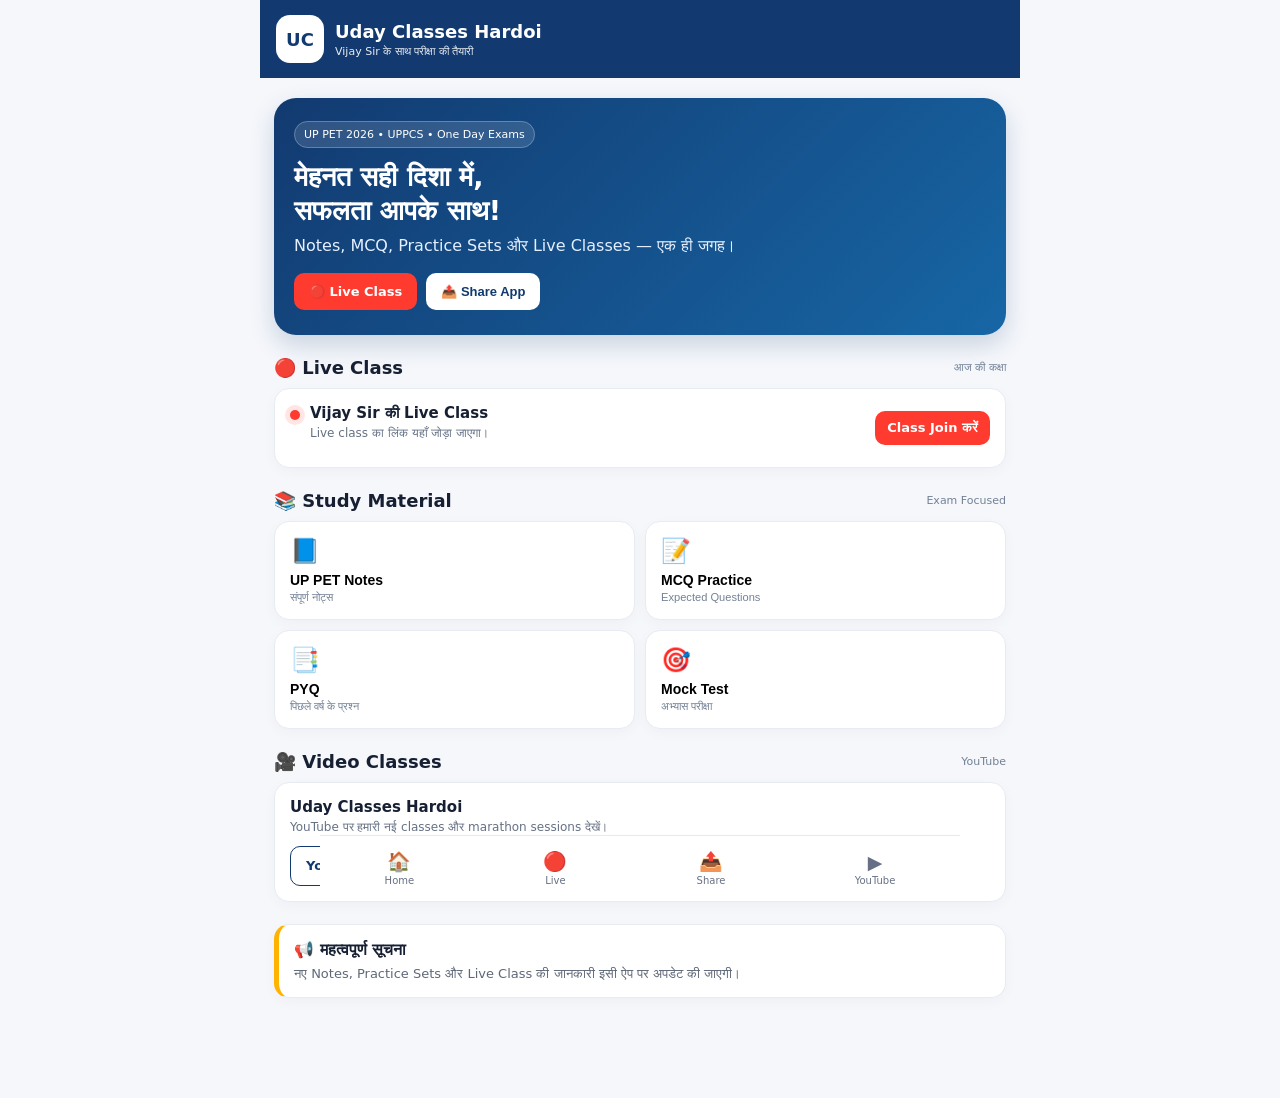
==== index.html @ 2a77c62f "Add files via upload" ====
<!DOCTYPE html>
<html lang="hi">
<head>
<meta charset="UTF-8">
<meta name="viewport" content="width=device-width,initial-scale=1,viewport-fit=cover">
<meta name="theme-color" content="#123a70">
<link rel="manifest" href="manifest.json">
<link rel="stylesheet" href="style.css">
<title>Uday Classes Hardoi</title>
</head>
<body>
<header class="top">
  <div class="brand">
    <div class="logo">UC</div>
    <div><h1>Uday Classes Hardoi</h1><p>Vijay Sir के साथ परीक्षा की तैयारी</p></div>
  </div>
  <button class="install" id="installBtn" hidden>📲 ऐप इंस्टॉल करें</button>
</header>

<section class="hero">
  <span class="tag">UP PET 2026 • UPPCS • One Day Exams</span>
  <h2>मेहनत सही दिशा में,<br>सफलता आपके साथ!</h2>
  <p>Notes, MCQ, Practice Sets और Live Classes — एक ही जगह।</p>
  <div class="actions">
    <a href="#live" class="btn primary">🔴 Live Class</a>
    <button class="btn light" id="shareBtn">📤 Share App</button>
  </div>
</section>

<main>
  <section class="section" id="live">
    <div class="sectionHead"><h2>🔴 Live Class</h2><span>आज की कक्षा</span></div>
    <div class="card livecard">
      <div><div class="liveDot"></div><div><h3>Vijay Sir की Live Class</h3><p>Live class का लिंक यहाँ जोड़ा जाएगा।</p></div></div>
      <a class="btn primary small" id="liveLink" href="#" target="_blank">Class Join करें</a>
    </div>
  </section>

  <section class="section">
    <div class="sectionHead"><h2>📚 Study Material</h2><span>Exam Focused</span></div>
    <div class="grid">
      <button class="subject" onclick="showMessage('UP PET Notes')">📘<b>UP PET Notes</b><small>संपूर्ण नोट्स</small></button>
      <button class="subject" onclick="showMessage('MCQ Practice')">📝<b>MCQ Practice</b><small>Expected Questions</small></button>
      <button class="subject" onclick="showMessage('Previous Year')">📑<b>PYQ</b><small>पिछले वर्ष के प्रश्न</small></button>
      <button class="subject" onclick="showMessage('Mock Test')">🎯<b>Mock Test</b><small>अभ्यास परीक्षा</small></button>
    </div>
  </section>

  <section class="section">
    <div class="sectionHead"><h2>🎥 Video Classes</h2><span>YouTube</span></div>
    <div class="card">
      <h3>Uday Classes Hardoi</h3>
      <p>YouTube पर हमारी नई classes और marathon sessions देखें।</p>
      <a class="btn outline" href="https://www.youtube.com/" target="_blank">YouTube खोलें</a>
    </div>
  </section>

  <section class="section">
    <div class="notice">
      <b>📢 महत्वपूर्ण सूचना</b>
      <p>नए Notes, Practice Sets और Live Class की जानकारी इसी ऐप पर अपडेट की जाएगी।</p>
    </div>
  </section>
</main>

<nav class="bottom">
  <a href="#">🏠<span>Home</span></a>
  <a href="#live">🔴<span>Live</span></a>
  <a href="#" id="bottomShare">📤<span>Share</span></a>
  <a href="https://www.youtube.com/" target="_blank">▶️<span>YouTube</span></a>
</nav>

<div class="toast" id="toast"></div>
<script src="app.js"></script>
</body>
</html>
---- style.css ----
*{box-sizing:border-box}body{margin:0;font-family:system-ui,-apple-system,"Noto Sans Devanagari",sans-serif;background:#f5f7fb;color:#172033;padding-bottom:78px}.top{background:#123a70;color:white;padding:15px 16px;display:flex;align-items:center;justify-content:space-between;gap:10px}.brand{display:flex;align-items:center;gap:11px}.logo{width:48px;height:48px;border-radius:14px;background:#fff;color:#123a70;display:grid;place-items:center;font-weight:900;font-size:18px}.brand h1{font-size:18px;margin:0}.brand p{font-size:11px;margin:3px 0 0;opacity:.9}.install{border:1px solid #fff;background:transparent;color:#fff;border-radius:9px;padding:8px;font-size:12px}.hero{margin:14px;border-radius:22px;padding:25px 20px;background:linear-gradient(135deg,#123a70,#1766a5);color:#fff;box-shadow:0 10px 25px #123a7030}.tag{font-size:11px;background:#ffffff20;border:1px solid #ffffff40;padding:6px 9px;border-radius:20px}.hero h2{font-size:27px;line-height:1.25;margin:18px 0 8px}.hero p{margin:0 0 18px;color:#e5f0ff}.actions{display:flex;gap:9px}.btn{display:inline-block;border:0;border-radius:10px;padding:11px 15px;font-weight:700;text-decoration:none;font-size:13px;cursor:pointer}.primary{background:#ff3b30;color:#fff}.light{background:#fff;color:#123a70}.outline{border:1px solid #123a70;color:#123a70;background:#fff}.small{padding:9px 12px}.section{padding:0 14px;margin:22px 0}.sectionHead{display:flex;justify-content:space-between;align-items:center;margin-bottom:10px}.sectionHead h2{font-size:18px;margin:0}.sectionHead span{font-size:11px;color:#718096}.card,.subject,.notice{background:#fff;border:1px solid #e7ebf2;border-radius:15px;padding:15px;box-shadow:0 4px 14px #15233b08}.livecard{display:flex;align-items:center;justify-content:space-between;gap:10px}.livecard>div{display:flex;gap:10px;align-items:flex-start}.liveDot{width:10px;height:10px;background:#ff3b30;border-radius:50%;margin-top:6px;box-shadow:0 0 0 5px #ff3b3020}.card h3{margin:0 0 4px;font-size:15px}.card p{margin:0 0 12px;font-size:12px;color:#657184}.grid{display:grid;grid-template-columns:1fr 1fr;gap:10px}.subject{text-align:left;border:1px solid #e7ebf2;cursor:pointer}.subject:first-letter{font-size:24px}.subject b,.subject small{display:block}.subject b{margin-top:7px;font-size:14px}.subject small{margin-top:3px;color:#738095}.notice{border-left:5px solid #ffb300}.notice p{font-size:13px;margin:7px 0 0;color:#5f6877}.bottom{position:fixed;bottom:0;left:0;right:0;height:65px;background:#fff;border-top:1px solid #e5e9f0;display:flex;justify-content:space-around;align-items:center;z-index:10}.bottom a{text-decoration:none;color:#667085;text-align:center;font-size:19px}.bottom span{display:block;font-size:10px;margin-top:2px}.toast{position:fixed;left:50%;bottom:85px;transform:translateX(-50%);background:#172033;color:#fff;padding:10px 15px;border-radius:10px;font-size:12px;display:none;z-index:20}.toast.show{display:block}@media(min-width:700px){body{max-width:760px;margin:auto}.bottom{max-width:760px;left:50%;transform:translateX(-50%)}.hero{margin-top:20px}}
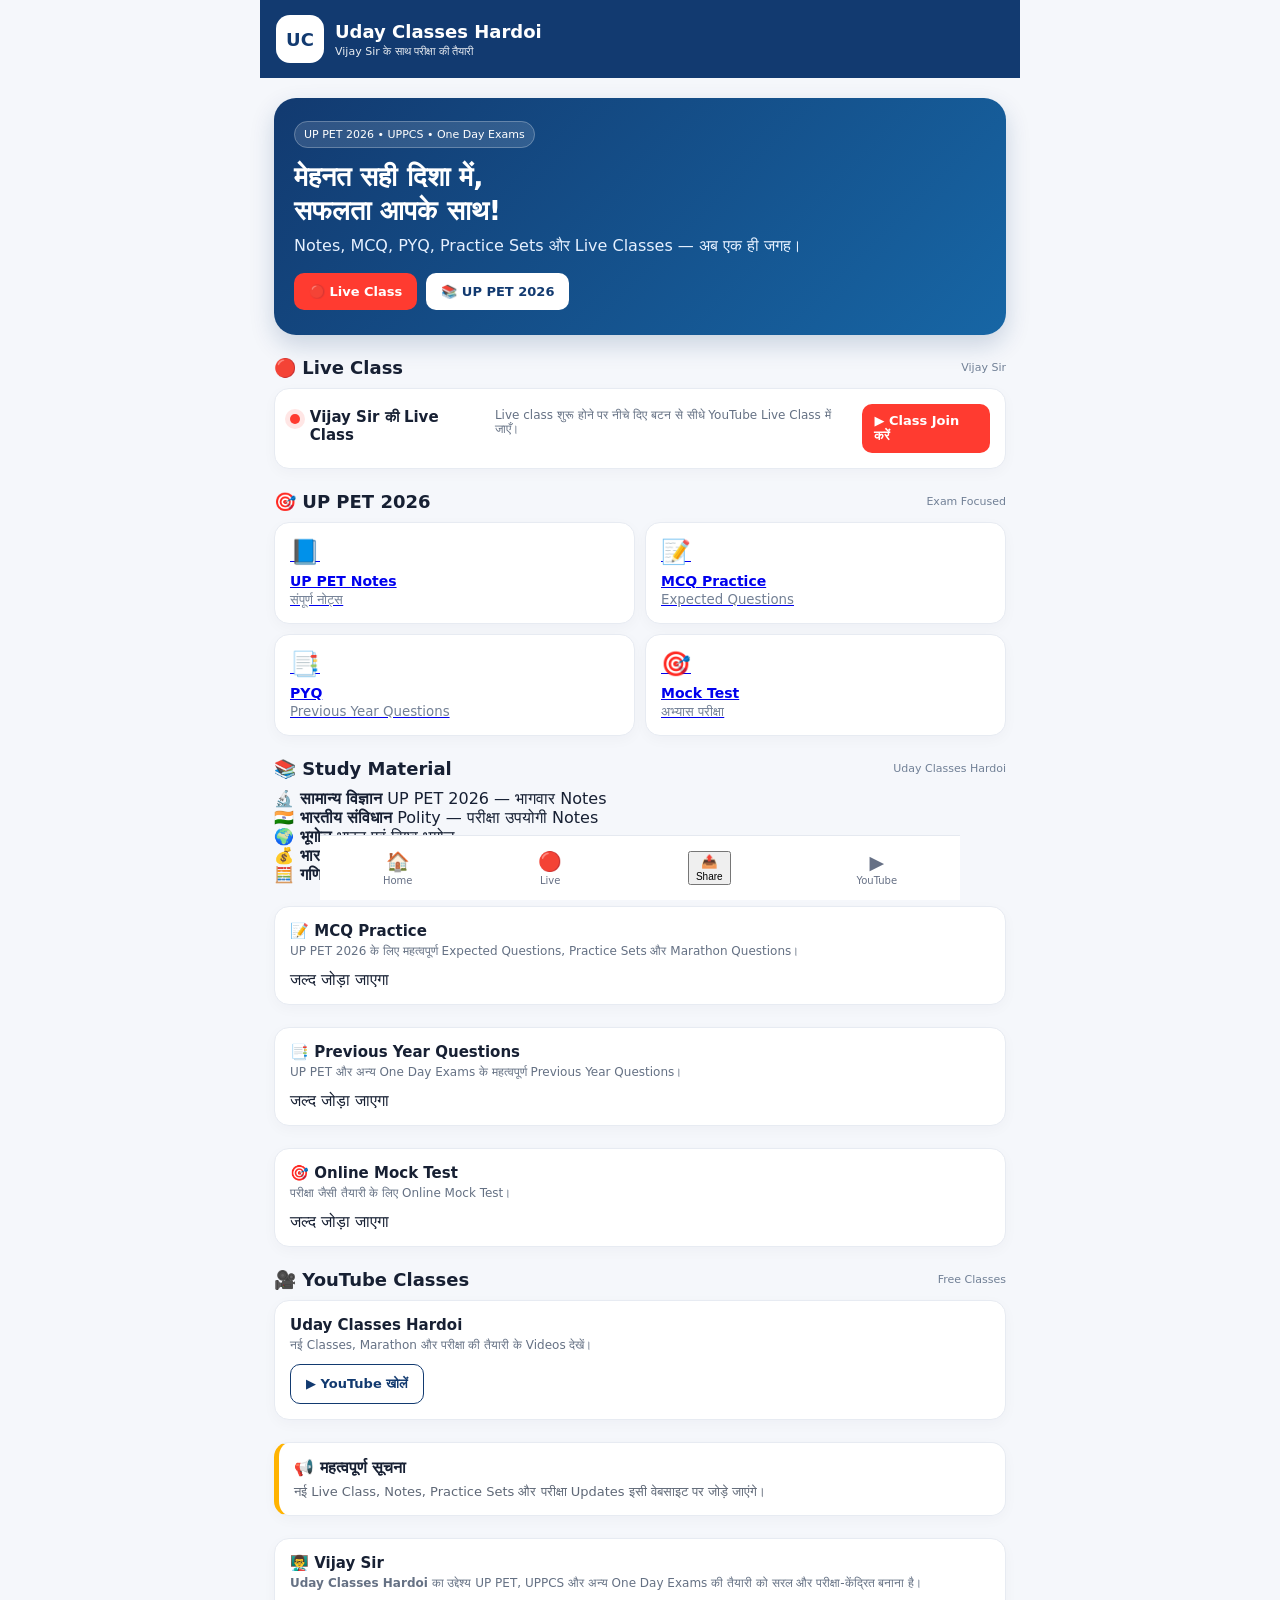
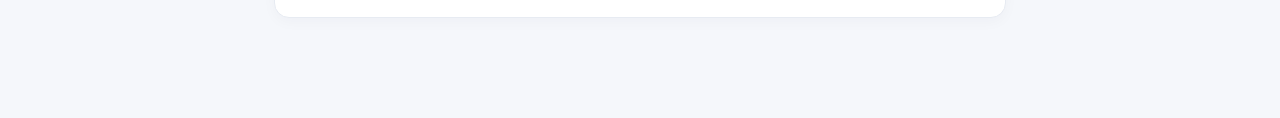
==== commit 7ff71b17: "Update title and restructure HTML sections" ====
--- a/index.html
+++ b/index.html
@@ -6,71 +6,310 @@
 <meta name="theme-color" content="#123a70">
 <link rel="manifest" href="manifest.json">
 <link rel="stylesheet" href="style.css">
-<title>Uday Classes Hardoi</title>
+<title>Uday Classes Hardoi | Vijay Sir</title>
 </head>
+
 <body>
+
 <header class="top">
   <div class="brand">
     <div class="logo">UC</div>
-    <div><h1>Uday Classes Hardoi</h1><p>Vijay Sir के साथ परीक्षा की तैयारी</p></div>
+    <div>
+      <h1>Uday Classes Hardoi</h1>
+      <p>Vijay Sir के साथ परीक्षा की तैयारी</p>
+    </div>
   </div>
   <button class="install" id="installBtn" hidden>📲 ऐप इंस्टॉल करें</button>
 </header>
 
 <section class="hero">
   <span class="tag">UP PET 2026 • UPPCS • One Day Exams</span>
+
   <h2>मेहनत सही दिशा में,<br>सफलता आपके साथ!</h2>
-  <p>Notes, MCQ, Practice Sets और Live Classes — एक ही जगह।</p>
+
+  <p>
+    Notes, MCQ, PYQ, Practice Sets और Live Classes —
+    अब एक ही जगह।
+  </p>
+
   <div class="actions">
     <a href="#live" class="btn primary">🔴 Live Class</a>
-    <button class="btn light" id="shareBtn">📤 Share App</button>
+    <a href="#pet" class="btn light">📚 UP PET 2026</a>
   </div>
 </section>
 
 <main>
-  <section class="section" id="live">
-    <div class="sectionHead"><h2>🔴 Live Class</h2><span>आज की कक्षा</span></div>
-    <div class="card livecard">
-      <div><div class="liveDot"></div><div><h3>Vijay Sir की Live Class</h3><p>Live class का लिंक यहाँ जोड़ा जाएगा।</p></div></div>
-      <a class="btn primary small" id="liveLink" href="#" target="_blank">Class Join करें</a>
-    </div>
-  </section>
-
-  <section class="section">
-    <div class="sectionHead"><h2>📚 Study Material</h2><span>Exam Focused</span></div>
-    <div class="grid">
-      <button class="subject" onclick="showMessage('UP PET Notes')">📘<b>UP PET Notes</b><small>संपूर्ण नोट्स</small></button>
-      <button class="subject" onclick="showMessage('MCQ Practice')">📝<b>MCQ Practice</b><small>Expected Questions</small></button>
-      <button class="subject" onclick="showMessage('Previous Year')">📑<b>PYQ</b><small>पिछले वर्ष के प्रश्न</small></button>
-      <button class="subject" onclick="showMessage('Mock Test')">🎯<b>Mock Test</b><small>अभ्यास परीक्षा</small></button>
-    </div>
-  </section>
-
-  <section class="section">
-    <div class="sectionHead"><h2>🎥 Video Classes</h2><span>YouTube</span></div>
-    <div class="card">
-      <h3>Uday Classes Hardoi</h3>
-      <p>YouTube पर हमारी नई classes और marathon sessions देखें।</p>
-      <a class="btn outline" href="https://www.youtube.com/" target="_blank">YouTube खोलें</a>
-    </div>
-  </section>
-
-  <section class="section">
-    <div class="notice">
-      <b>📢 महत्वपूर्ण सूचना</b>
-      <p>नए Notes, Practice Sets और Live Class की जानकारी इसी ऐप पर अपडेट की जाएगी।</p>
-    </div>
-  </section>
+
+<!-- LIVE CLASS -->
+<section class="section" id="live">
+
+  <div class="sectionHead">
+    <h2>🔴 Live Class</h2>
+    <span>Vijay Sir</span>
+  </div>
+
+  <div class="card livecard">
+
+    <div>
+      <div class="liveDot"></div>
+
+      <h3>Vijay Sir की Live Class</h3>
+
+      <p>
+        Live class शुरू होने पर नीचे दिए बटन से सीधे
+        YouTube Live Class में जाएँ।
+      </p>
+    </div>
+
+    <a
+      class="btn primary small"
+      href="https://www.youtube.com/results?search_query=Uday+Classes+Hardoi"
+      target="_blank"
+      rel="noopener">
+      ▶️ Class Join करें
+    </a>
+
+  </div>
+
+</section>
+
+
+<!-- UP PET -->
+<section class="section" id="pet">
+
+  <div class="sectionHead">
+    <h2>🎯 UP PET 2026</h2>
+    <span>Exam Focused</span>
+  </div>
+
+  <div class="grid">
+
+    <a class="subject" href="#notes">
+      📘
+      <b>UP PET Notes</b>
+      <small>संपूर्ण नोट्स</small>
+    </a>
+
+    <a class="subject" href="#mcq">
+      📝
+      <b>MCQ Practice</b>
+      <small>Expected Questions</small>
+    </a>
+
+    <a class="subject" href="#pyq">
+      📑
+      <b>PYQ</b>
+      <small>Previous Year Questions</small>
+    </a>
+
+    <a class="subject" href="#mock">
+      🎯
+      <b>Mock Test</b>
+      <small>अभ्यास परीक्षा</small>
+    </a>
+
+  </div>
+
+</section>
+
+
+<!-- STUDY MATERIAL -->
+<section class="section" id="notes">
+
+  <div class="sectionHead">
+    <h2>📚 Study Material</h2>
+    <span>Uday Classes Hardoi</span>
+  </div>
+
+  <div class="materialList">
+
+    <div class="material">
+      <b>🔬 सामान्य विज्ञान</b>
+      <span>UP PET 2026 — भागवार Notes</span>
+    </div>
+
+    <div class="material">
+      <b>🇮🇳 भारतीय संविधान</b>
+      <span>Polity — परीक्षा उपयोगी Notes</span>
+    </div>
+
+    <div class="material">
+      <b>🌍 भूगोल</b>
+      <span>भारत एवं विश्व भूगोल</span>
+    </div>
+
+    <div class="material">
+      <b>💰 भारतीय अर्थव्यवस्था</b>
+      <span>Exam Oriented Notes</span>
+    </div>
+
+    <div class="material">
+      <b>🧮 गणित एवं रीजनिंग</b>
+      <span>Practice Sets एवं PYQ</span>
+    </div>
+
+  </div>
+
+</section>
+
+
+<!-- MCQ -->
+<section class="section" id="mcq">
+
+  <div class="card highlight">
+
+    <h3>📝 MCQ Practice</h3>
+
+    <p>
+      UP PET 2026 के लिए महत्वपूर्ण Expected Questions,
+      Practice Sets और Marathon Questions।
+    </p>
+
+    <span class="coming">जल्द जोड़ा जाएगा</span>
+
+  </div>
+
+</section>
+
+
+<!-- PYQ -->
+<section class="section" id="pyq">
+
+  <div class="card">
+
+    <h3>📑 Previous Year Questions</h3>
+
+    <p>
+      UP PET और अन्य One Day Exams के महत्वपूर्ण
+      Previous Year Questions।
+    </p>
+
+    <span class="coming">जल्द जोड़ा जाएगा</span>
+
+  </div>
+
+</section>
+
+
+<!-- MOCK TEST -->
+<section class="section" id="mock">
+
+  <div class="card">
+
+    <h3>🎯 Online Mock Test</h3>
+
+    <p>
+      परीक्षा जैसी तैयारी के लिए Online Mock Test।
+    </p>
+
+    <span class="coming">जल्द जोड़ा जाएगा</span>
+
+  </div>
+
+</section>
+
+
+<!-- YOUTUBE -->
+<section class="section">
+
+  <div class="sectionHead">
+    <h2>🎥 YouTube Classes</h2>
+    <span>Free Classes</span>
+  </div>
+
+  <div class="card">
+
+    <h3>Uday Classes Hardoi</h3>
+
+    <p>
+      नई Classes, Marathon और परीक्षा की तैयारी के
+      Videos देखें।
+    </p>
+
+    <a
+      class="btn outline"
+      href="https://www.youtube.com/results?search_query=Uday+Classes+Hardoi"
+      target="_blank"
+      rel="noopener">
+      ▶️ YouTube खोलें
+    </a>
+
+  </div>
+
+</section>
+
+
+<!-- NOTICE -->
+<section class="section">
+
+  <div class="notice">
+
+    <b>📢 महत्वपूर्ण सूचना</b>
+
+    <p>
+      नई Live Class, Notes, Practice Sets और
+      परीक्षा Updates इसी वेबसाइट पर जोड़े जाएंगे।
+    </p>
+
+  </div>
+
+</section>
+
+
+<!-- ABOUT -->
+<section class="section">
+
+  <div class="card">
+
+    <h3>👨‍🏫 Vijay Sir</h3>
+
+    <p>
+      <strong>Uday Classes Hardoi</strong> का उद्देश्य
+      UP PET, UPPCS और अन्य One Day Exams की
+      तैयारी को सरल और परीक्षा-केंद्रित बनाना है।
+    </p>
+
+  </div>
+
+</section>
+
 </main>
 
+
+<!-- BOTTOM MENU -->
 <nav class="bottom">
-  <a href="#">🏠<span>Home</span></a>
-  <a href="#live">🔴<span>Live</span></a>
-  <a href="#" id="bottomShare">📤<span>Share</span></a>
-  <a href="https://www.youtube.com/" target="_blank">▶️<span>YouTube</span></a>
+
+  <a href="#">
+    🏠
+    <span>Home</span>
+  </a>
+
+  <a href="#live">
+    🔴
+    <span>Live</span>
+  </a>
+
+  <button id="bottomShare">
+    📤
+    <span>Share</span>
+  </button>
+
+  <a
+    href="https://www.youtube.com/results?search_query=Uday+Classes+Hardoi"
+    target="_blank"
+    rel="noopener">
+
+    ▶️
+    <span>YouTube</span>
+
+  </a>
+
 </nav>
 
+
 <div class="toast" id="toast"></div>
+
 <script src="app.js"></script>
+
 </body>
-</html>+</html>
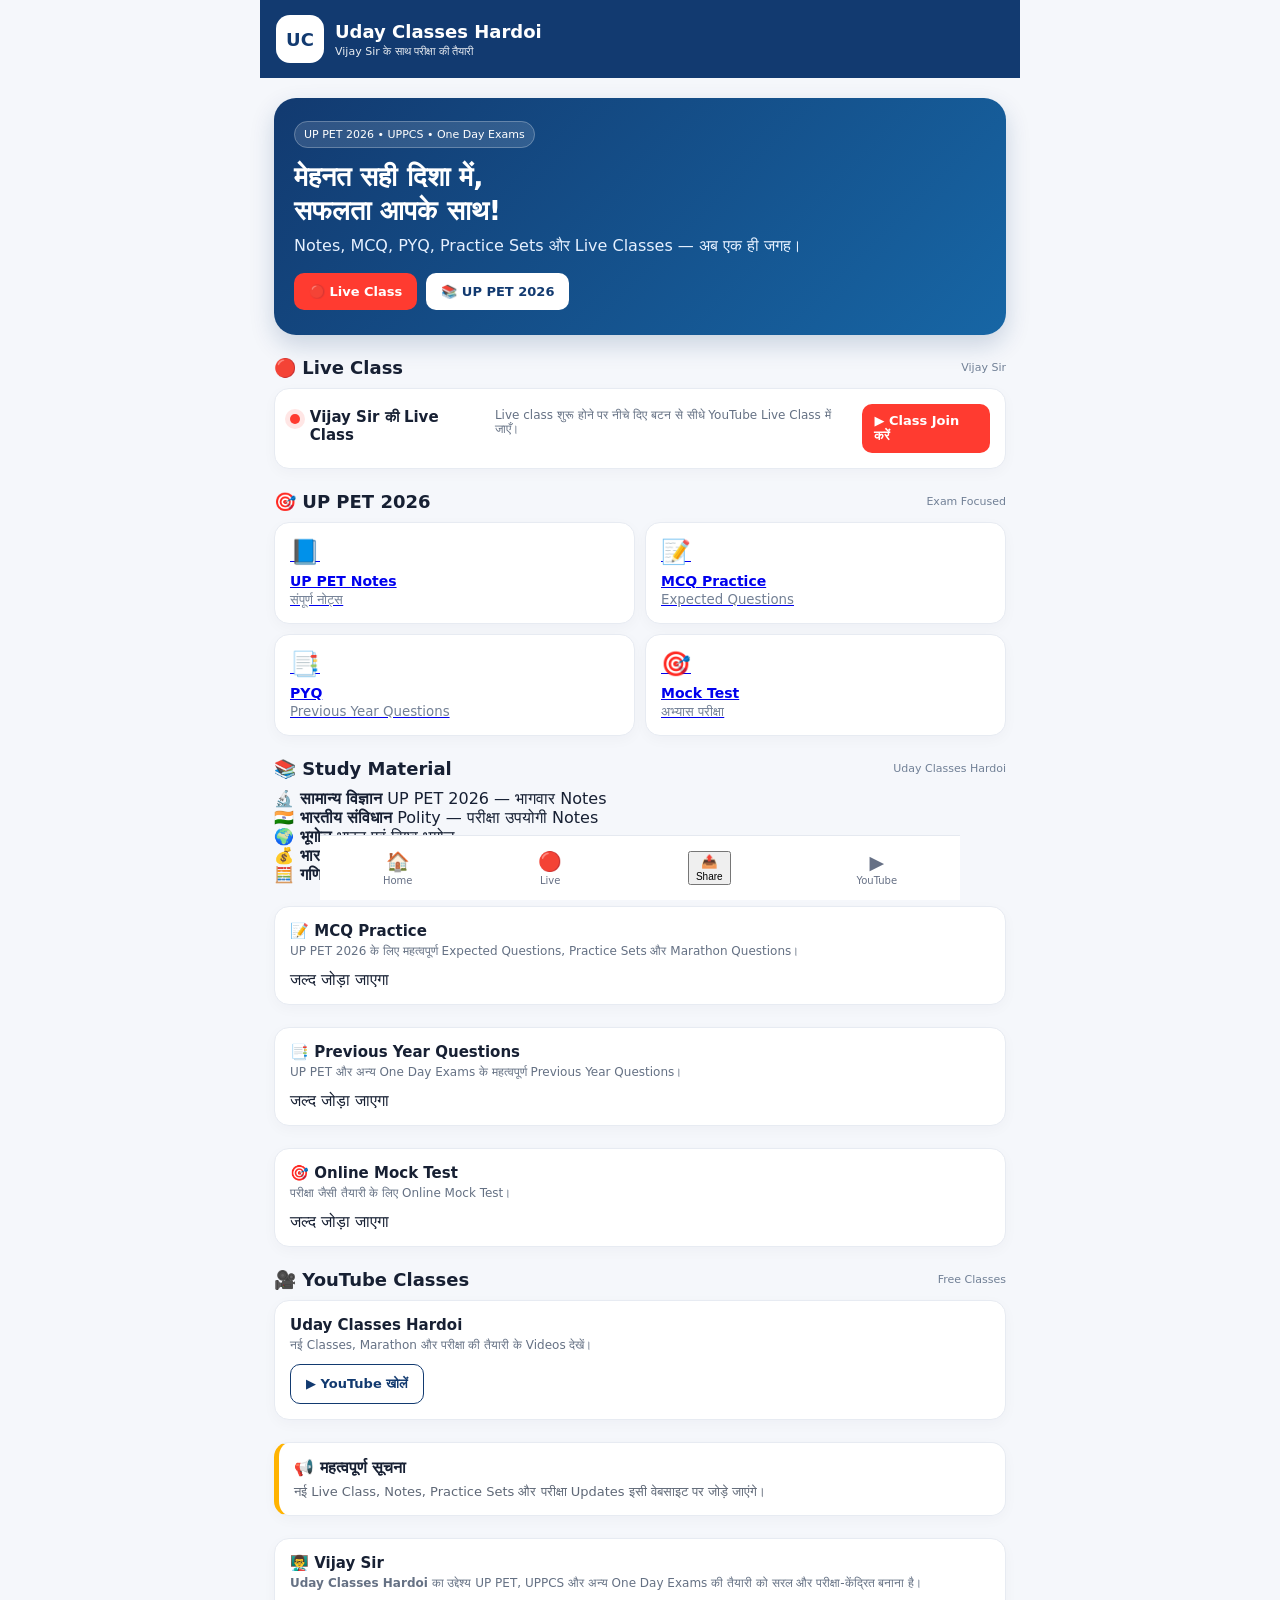
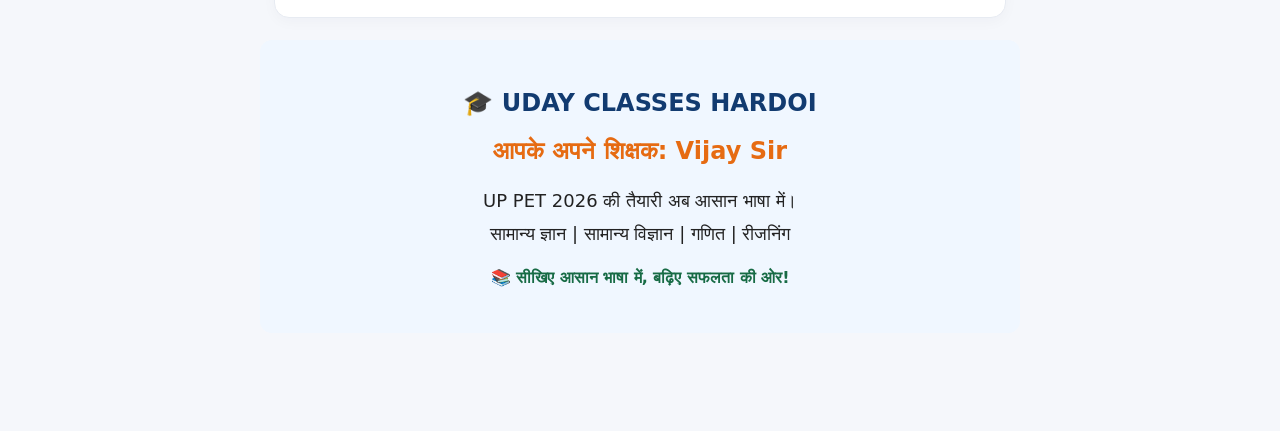
==== commit a69bdf81: "Add teacher introduction section to index.html Added a section introducing Uday Classes and Vijay Si" ====
--- a/index.html
+++ b/index.html
@@ -310,6 +310,18 @@
 <div class="toast" id="toast"></div>
 
 <script src="app.js"></script>
-
+  
+<!-- Uday Classes Hardoi: Teacher Introduction -->
+<section style="padding:30px 15px;text-align:center;background:#f0f7ff;border-radius:12px;margin:20px auto;max-width:900px;">
+  <h1 style="color:#123b70;">🎓 UDAY CLASSES HARDOI</h1>
+  <h2 style="color:#e66b12;">आपके अपने शिक्षक: Vijay Sir</h2>
+  <p style="font-size:18px;color:#222;line-height:1.8;">
+    UP PET 2026 की तैयारी अब आसान भाषा में।<br>
+    सामान्य ज्ञान | सामान्य विज्ञान | गणित | रीजनिंग
+  </p>
+  <p style="font-weight:bold;color:#176b45;">
+    📚 सीखिए आसान भाषा में, बढ़िए सफलता की ओर!
+  </p>
+</section>
 </body>
 </html>
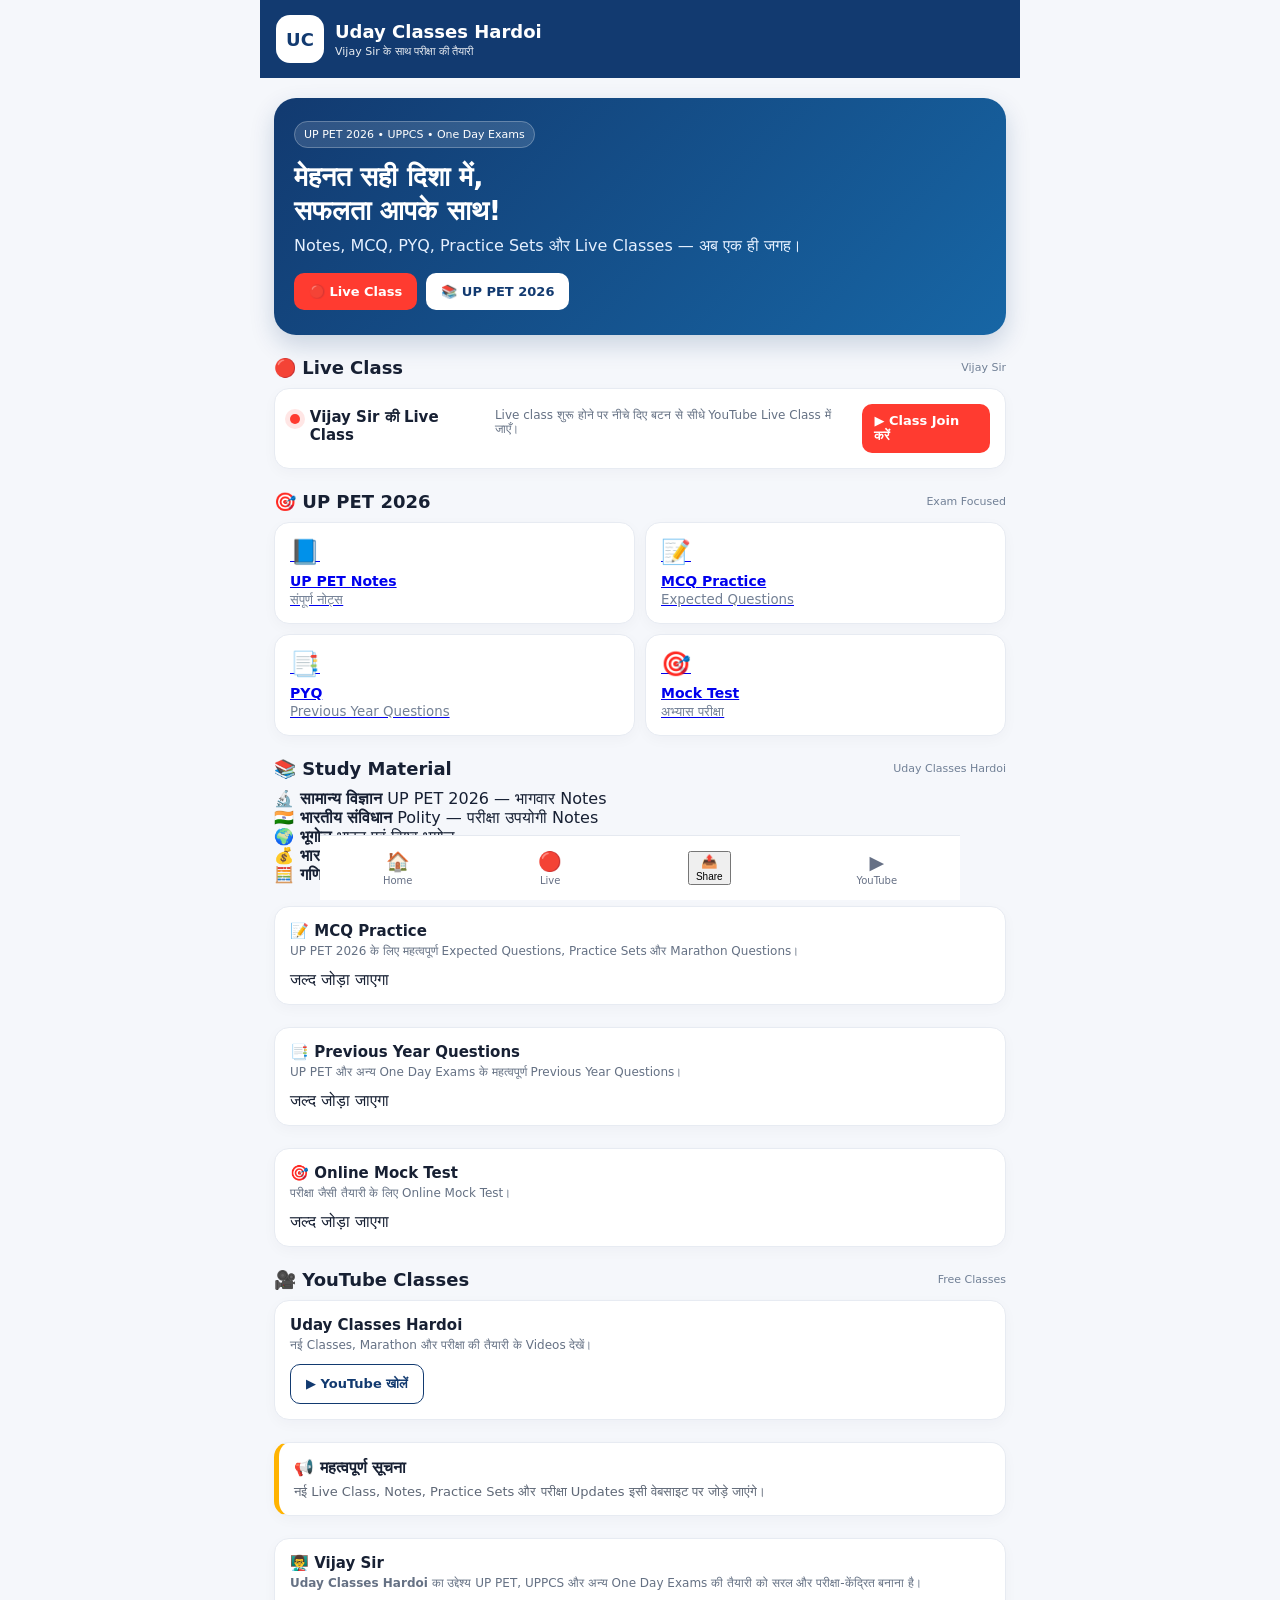
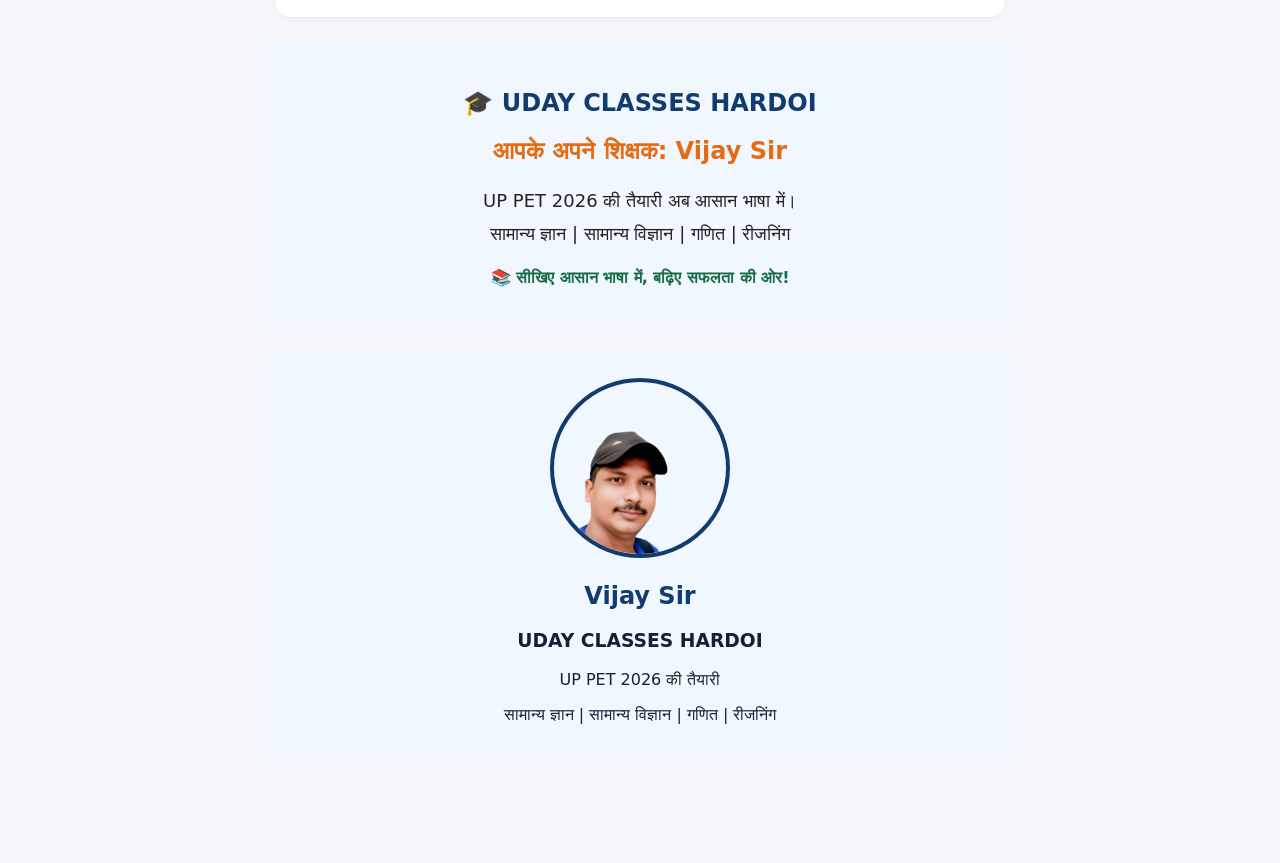
==== commit afa0e2b7: "Add section for Vijay Sir and UDAY CLASSES HARDOI Added a new section for Vijay Sir with an image an" ====
--- a/index.html
+++ b/index.html
@@ -323,5 +323,12 @@
     📚 सीखिए आसान भाषा में, बढ़िए सफलता की ओर!
   </p>
 </section>
+  <section style="text-align:center;padding:25px;background:#f0f7ff;margin:20px auto;border-radius:15px;max-width:900px;">
+  <img src="IMG_20260714_181232.png" alt="Vijay Sir - Uday Classes Hardoi" style="width:180px;height:180px;object-fit:cover;border-radius:50%;border:4px solid #123b70;">
+  <h2 style="color:#123b70;">Vijay Sir</h2>
+  <h3>UDAY CLASSES HARDOI</h3>
+  <p>UP PET 2026 की तैयारी</p>
+  <p>सामान्य ज्ञान | सामान्य विज्ञान | गणित | रीजनिंग</p>
+</section>
 </body>
 </html>
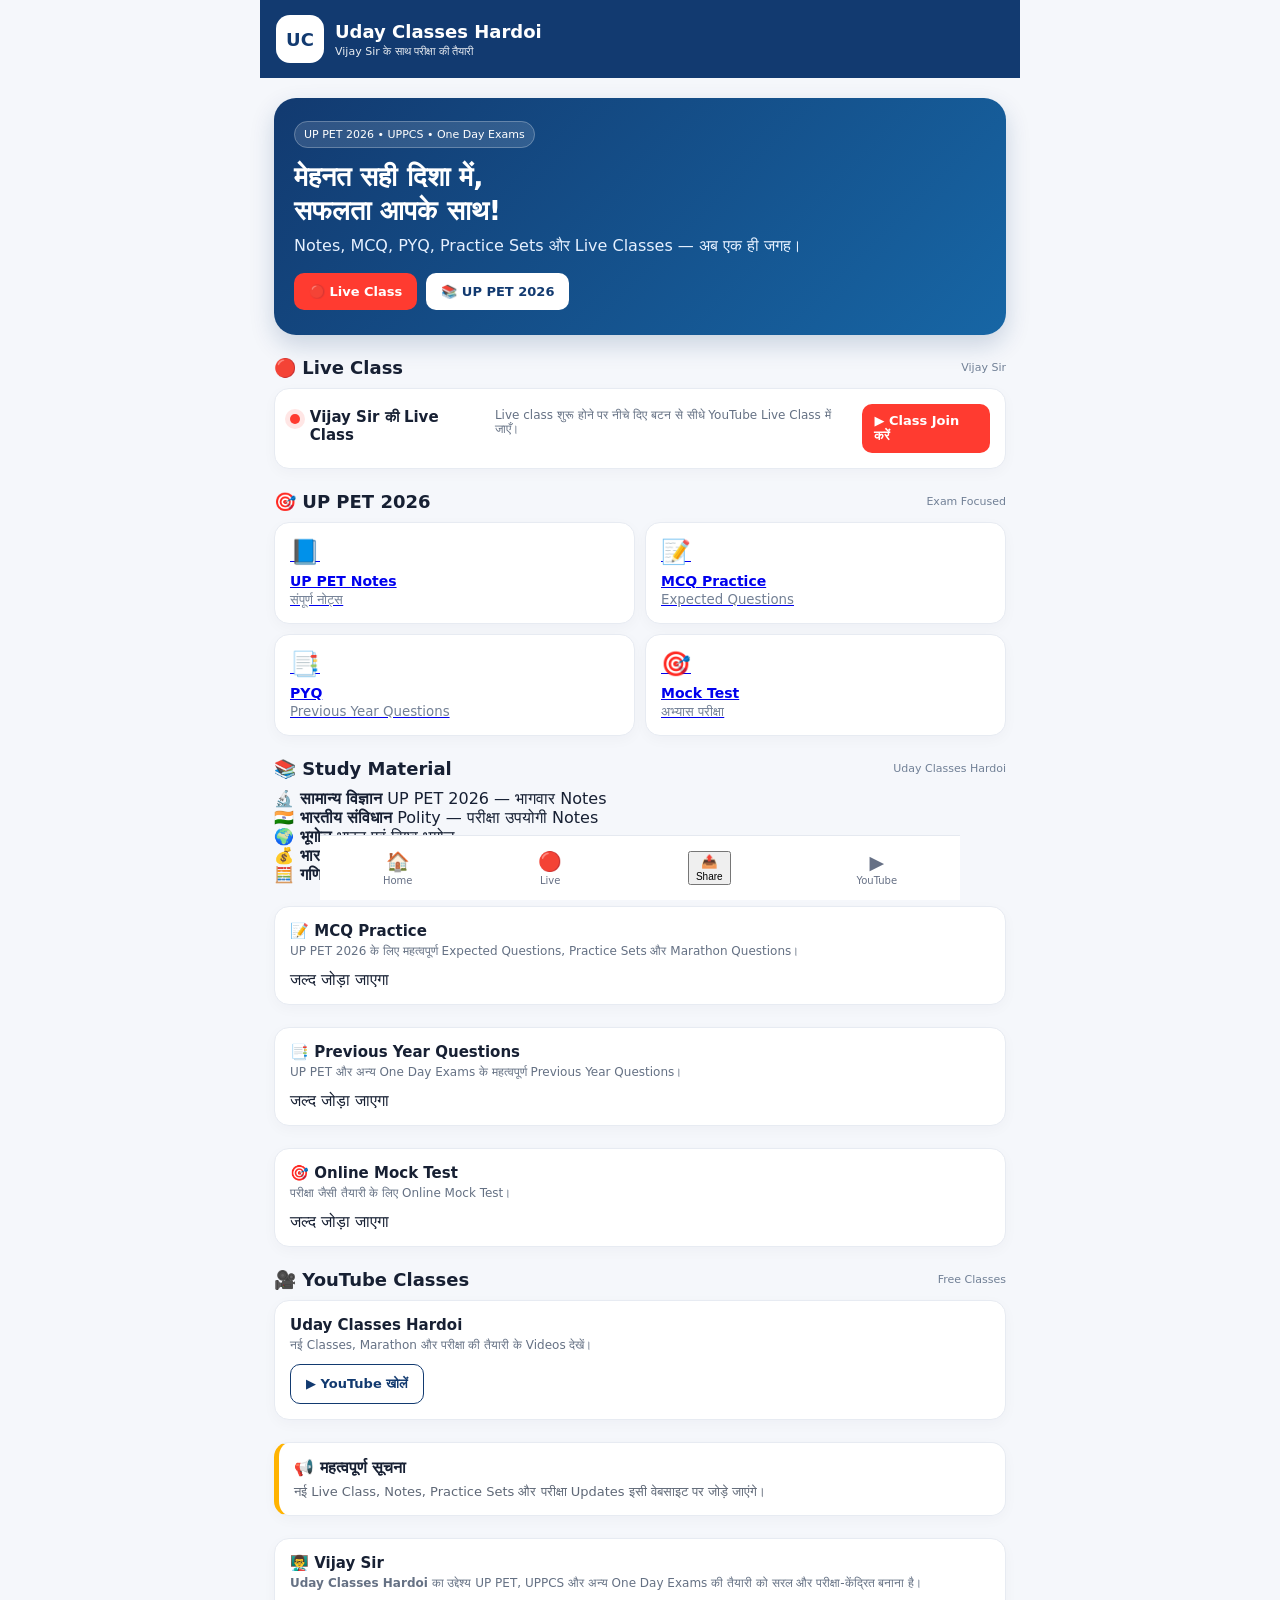
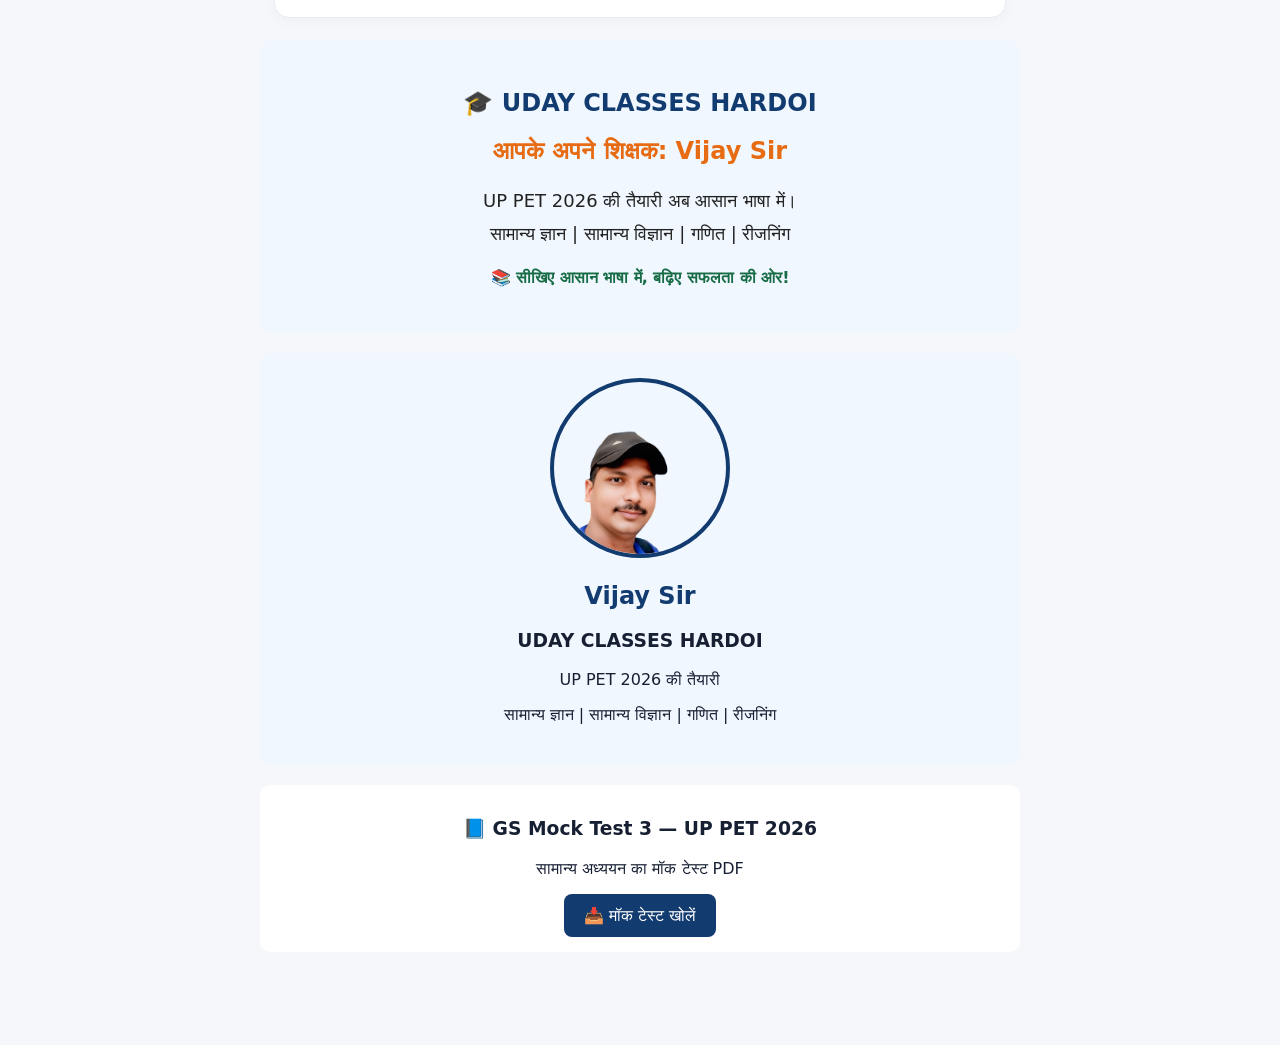
==== commit 82295d98: "Add GS Mock Test 3 section to index.html Added a new section for GS Mock Test 3 with a link to the P" ====
--- a/index.html
+++ b/index.html
@@ -330,5 +330,12 @@
   <p>UP PET 2026 की तैयारी</p>
   <p>सामान्य ज्ञान | सामान्य विज्ञान | गणित | रीजनिंग</p>
 </section>
+  <div style="background:#ffffff; padding:15px; margin:15px 0; border-radius:10px; text-align:center;">
+  <h3>📘 GS Mock Test 3 — UP PET 2026</h3>
+  <p>सामान्य अध्ययन का मॉक टेस्ट PDF</p>
+  <a href="gs-mock-test-3.html" style="display:inline-block; background:#123b70; color:white; padding:12px 20px; border-radius:8px; text-decoration:none;">
+    📥 मॉक टेस्ट खोलें
+  </a>
+</div>
 </body>
 </html>
